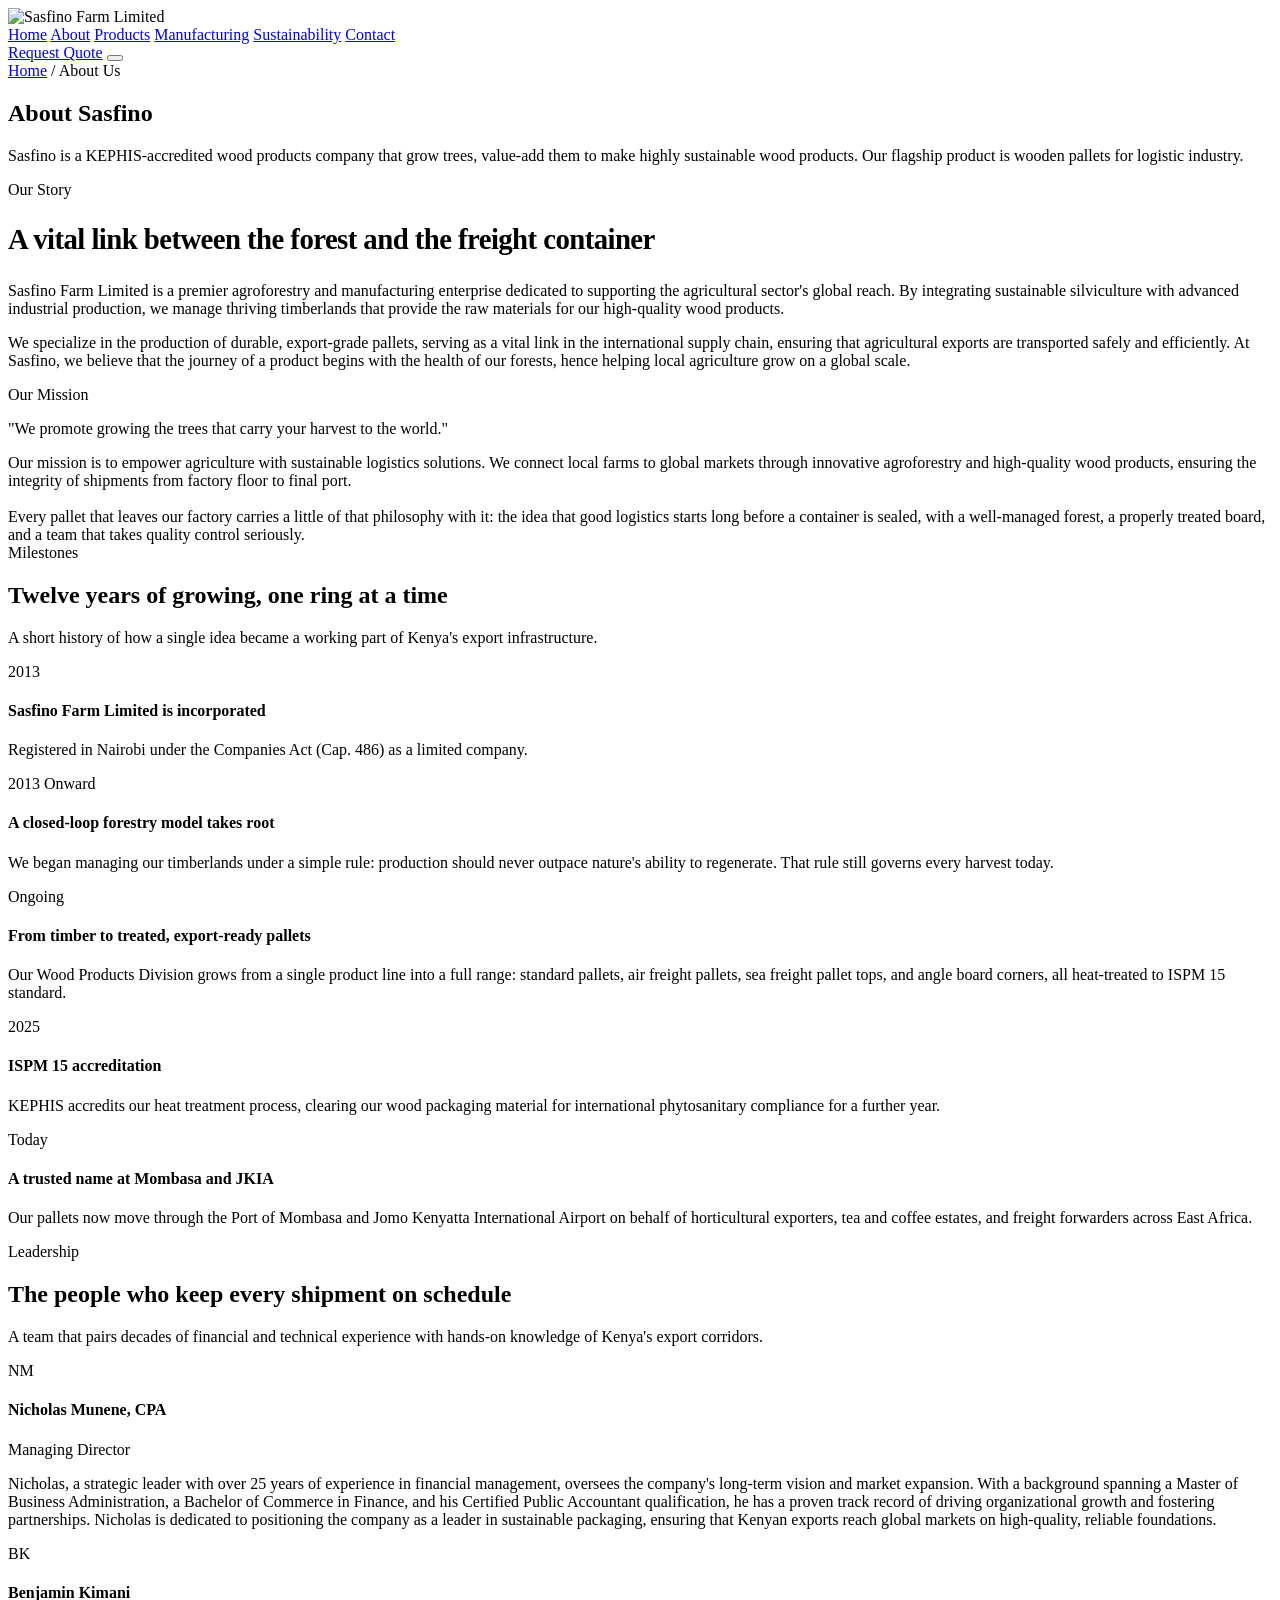
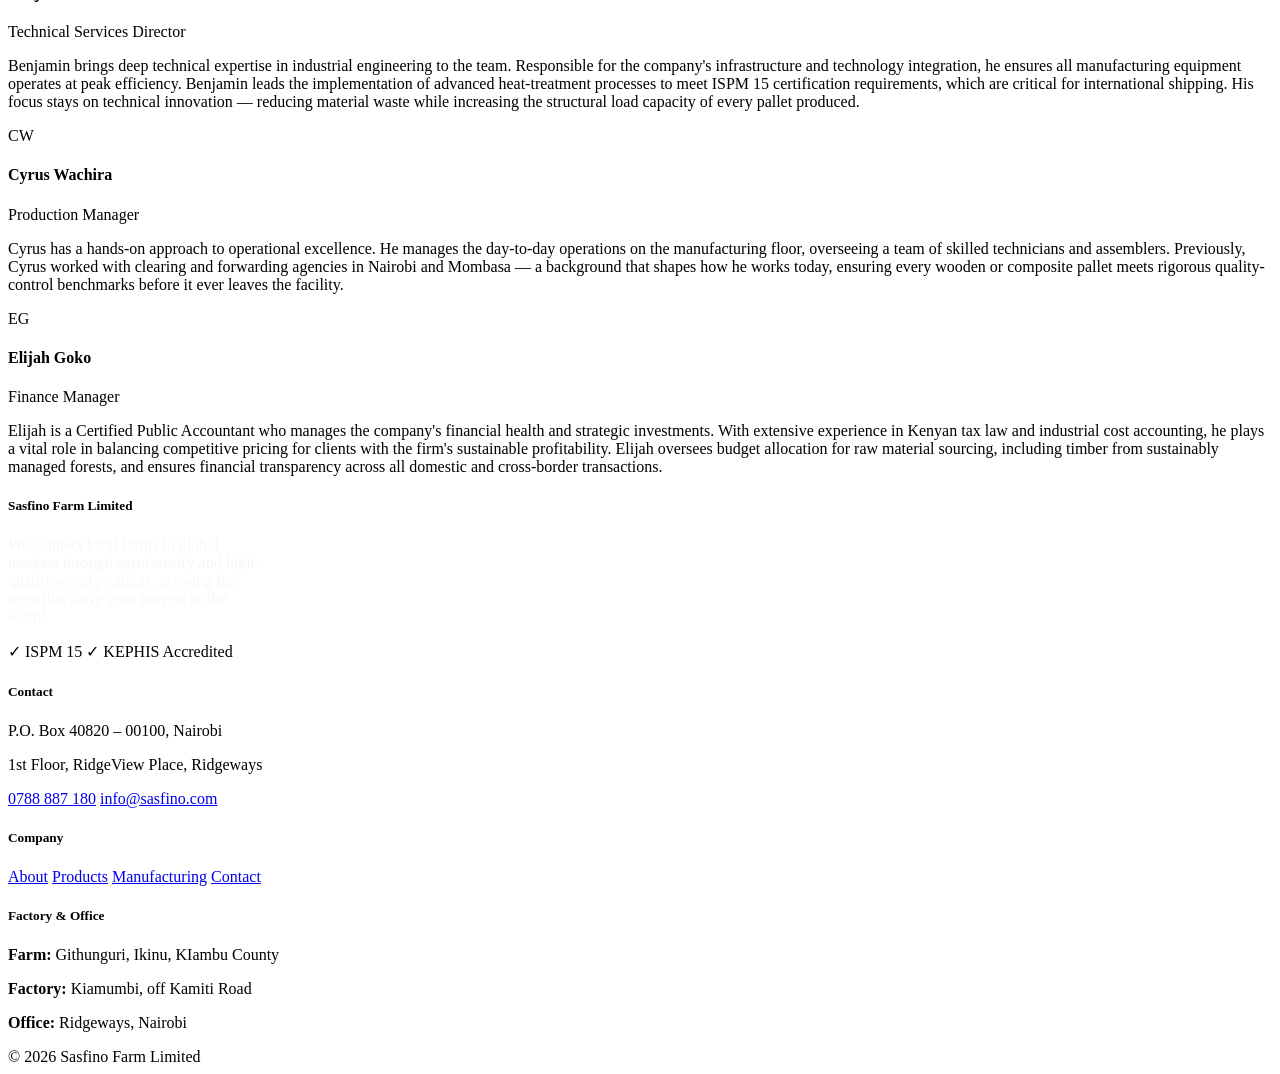
==== about.html @ 93b216b8 "Rename about (5).html to about.html" ====
<!DOCTYPE html>
<html lang="en">
<head>
<meta charset="UTF-8">
<meta name="viewport" content="width=device-width, initial-scale=1.0">
<link rel="icon" type="image/png" href="Sasfino_Fav.png" />
<title>About Us — Sasfino Farm Limited</title>
<link rel="preconnect" href="https://fonts.googleapis.com">
<link rel="preconnect" href="https://fonts.gstatic.com" crossorigin>
<link href="https://fonts.googleapis.com/css2?family=Space+Grotesk:wght@400;500;600;700&family=Inter:wght@400;500;600;700&family=JetBrains+Mono:wght@400;500;700&display=swap" rel="stylesheet">
<link rel="stylesheet" href="style.css">
</head>
<body>

<header class="site-header">
  <div class="wrap">
    <div class="logo">
      <img src="sasfino_logo.png" alt="Sasfino Farm Limited" class="logo-img">
    </div>
    <nav class="main-nav" id="main-nav">
      <a href="index.html">Home</a>
      <a href="about.html">About</a>
      <a href="products.html">Products</a>
      <a href="manufacturing.html">Manufacturing</a>
      <a href="sustainability.html">Sustainability</a> 
      <a href="contact.html">Contact</a>
    </nav>
    <a href="contact.html" class="btn btn-primary">Request Quote</a>
    <button class="nav-toggle" id="nav-toggle" aria-label="Toggle menu" aria-expanded="false" aria-controls="main-nav">
      <span></span><span></span><span></span>
    </button>
  </div>
  <div class="nav-backdrop" id="nav-backdrop"></div>
</header>

<section class="page-banner">
  <div class="banner-photo" style="background-image:url('slide-reforestation.jpg')"></div>
  <div class="banner-overlay"></div>
  <div class="wrap">
    <div class="breadcrumb"><a href="index.html">Home</a> / About Us</div>
    <h1 class="reveal is-visible">About Sasfino</h1>
    <p class="sub reveal is-visible">Sasfino is a KEPHIS-accredited wood products company that grow trees, value-add them to make highly sustainable wood products. Our flagship product is wooden pallets for logistic industry.</p>
  </div>
</section>

<section id="our-story">
  <div class="wrap">
    <div class="story-grid">
      <div class="story-copy reveal">
        <span class="eyebrow">Our Story</span>
        <h2 style="font-size:clamp(1.8rem,2.2vw,1.6rem); font-weight:600; letter-spacing:-0.02em; margin-bottom:26px;">A vital link between the forest and the freight container</h2>
        <p>Sasfino Farm Limited is a premier agroforestry and manufacturing enterprise dedicated to supporting the agricultural sector's global reach. By integrating sustainable silviculture with advanced industrial production, we manage thriving timberlands that provide the raw materials for our high-quality wood products.</p>
        <p>We specialize in the production of durable, export-grade pallets, serving as a vital link in the international supply chain, ensuring that agricultural exports are transported safely and efficiently. At Sasfino, we believe that the journey of a product begins with the health of our forests, hence helping local agriculture grow on a global scale.</p>
      </div>
      <div class="mission-quote reveal">
        <div class="mq-label">Our Mission</div>
        <p>"We promote growing the trees that carry your harvest to the world."</p>
        <div class="mq-sub">Our mission is to empower agriculture with sustainable logistics solutions. We connect local farms to global markets through innovative agroforestry and high-quality wood products, ensuring the integrity of shipments from factory floor to final port.</div><br>
        <div class="mq-sub">Every pallet that leaves our factory carries a little of that philosophy with it: the idea that good logistics starts long before a container is sealed, with a well-managed forest, a properly treated board, and a team that takes quality control seriously.</div>
      </div>
    </div>
  </div>
</section>

<section style="background:var(--white); border-top:1px solid var(--line); border-bottom:1px solid var(--line);">
  <div class="wrap">
    <div class="section-head reveal">
      <span class="eyebrow">Milestones</span>
      <h2>Twelve years of growing, one ring at a time</h2>
      <p>A short history of how a single idea became a working part of Kenya's export infrastructure.</p>
    </div>
    <div class="timeline">
      <div class="timeline-item reveal">
        <span class="tl-year">2013</span>
        <h4>Sasfino Farm Limited is incorporated</h4>
        <p>Registered in Nairobi under the Companies Act (Cap. 486) as a limited company.</p>
      </div>
      <div class="timeline-item reveal">
        <span class="tl-year">2013 Onward</span>
        <h4>A closed-loop forestry model takes root</h4>
        <p>We began managing our timberlands under a simple rule: production should never outpace nature's ability to regenerate. That rule still governs every harvest today.</p>
      </div>
      <div class="timeline-item reveal">
        <span class="tl-year">Ongoing</span>
        <h4>From timber to treated, export-ready pallets</h4>
        <p>Our Wood Products Division grows from a single product line into a full range: standard pallets, air freight pallets, sea freight pallet tops, and angle board corners, all heat-treated to ISPM 15 standard.</p>
      </div>
      <div class="timeline-item reveal">
        <span class="tl-year">2025</span>
        <h4>ISPM 15 accreditation</h4>
        <p>KEPHIS accredits our heat treatment process, clearing our wood packaging material for international phytosanitary compliance for a further year.</p>
      </div>
      <div class="timeline-item reveal">
        <span class="tl-year">Today</span>
        <h4>A trusted name at Mombasa and JKIA</h4>
        <p>Our pallets now move through the Port of Mombasa and Jomo Kenyatta International Airport on behalf of horticultural exporters, tea and coffee estates, and freight forwarders across East Africa.</p>
      </div>
    </div>
  </div>
</section>

<section id="leadership-detail">
  <div class="wrap">
    <div class="section-head reveal">
      <span class="eyebrow">Leadership</span>
      <h2>The people who keep every shipment on schedule</h2>
      <p>A team that pairs decades of financial and technical experience with hands-on knowledge of Kenya's export corridors.</p>
    </div>
    <div class="leader-detail-grid">
      <div class="leader-detail-card reveal">
        <div class="avatar">NM</div>
        <h4>Nicholas Munene, CPA</h4>
        <div class="role">Managing Director</div>
        <p>Nicholas, a strategic leader with over 25 years of experience in financial management, oversees the company's long-term vision and market expansion. With a background spanning a Master of Business Administration, a Bachelor of Commerce in Finance, and his Certified Public Accountant qualification, he has a proven track record of driving organizational growth and fostering partnerships. Nicholas is dedicated to positioning the company as a leader in sustainable packaging, ensuring that Kenyan exports reach global markets on high-quality, reliable foundations.</p>
      </div>
      <div class="leader-detail-card reveal">
        <div class="avatar">BK</div>
        <h4>Benjamin Kimani</h4>
        <div class="role">Technical Services Director</div>
        <p>Benjamin brings deep technical expertise in industrial engineering to the team. Responsible for the company's infrastructure and technology integration, he ensures all manufacturing equipment operates at peak efficiency. Benjamin leads the implementation of advanced heat-treatment processes to meet ISPM 15 certification requirements, which are critical for international shipping. His focus stays on technical innovation — reducing material waste while increasing the structural load capacity of every pallet produced.</p>
      </div>
      <div class="leader-detail-card reveal">
        <div class="avatar">CW</div>
        <h4>Cyrus Wachira</h4>
        <div class="role">Production Manager</div>
        <p>Cyrus has a hands-on approach to operational excellence. He manages the day-to-day operations on the manufacturing floor, overseeing a team of skilled technicians and assemblers. Previously, Cyrus worked with clearing and forwarding agencies in Nairobi and Mombasa — a background that shapes how he works today, ensuring every wooden or composite pallet meets rigorous quality-control benchmarks before it ever leaves the facility.</p>
      </div>
      <div class="leader-detail-card reveal">
        <div class="avatar">EG</div>
        <h4>Elijah Goko</h4>
        <div class="role">Finance Manager</div>
        <p>Elijah is a Certified Public Accountant who manages the company's financial health and strategic investments. With extensive experience in Kenyan tax law and industrial cost accounting, he plays a vital role in balancing competitive pricing for clients with the firm's sustainable profitability. Elijah oversees budget allocation for raw material sourcing, including timber from sustainably managed forests, and ensures financial transparency across all domestic and cross-border transactions.</p>
      </div>
    </div>
  </div>
</section>

<footer id="contact">
  <div class="wrap">
    <div class="footer-grid">
      <div>
        <h5>Sasfino Farm Limited</h5>
        <p style="max-width:32ch; color:rgba(245,244,239,0.72);">We connect local farms to global markets through agroforestry and high-quality wood products, growing the trees that carry your harvest to the world.</p>
        <div class="cert-badges">
          <span class="cert-badge">✓ ISPM 15</span>
          <span class="cert-badge">✓ KEPHIS Accredited</span>
        </div>
      </div>
      <div>
        <h5>Contact</h5>
        <p>P.O. Box 40820 – 00100, Nairobi</p>
        <p>1st Floor, RidgeView Place, Ridgeways</p>
        <a href="tel:+254788887180">0788 887 180</a>
        <a href="mailto:info@sasfino.com">info@sasfino.com</a>
      </div>
      <div>
        <h5>Company</h5>
        <a href="about.html">About</a>
        <a href="products.html">Products</a>
        <a href="manufacturing.html">Manufacturing</a>
        <a href="contact.html">Contact</a>
      </div>
      <div>
        <h5>Factory & Office</h5>
        <p><b>Farm:</b> Githunguri, Ikinu, KIambu County</p>
        <p><b>Factory:</b> Kiamumbi, off Kamiti Road</p>
        <p><b>Office:</b> Ridgeways, Nairobi</p>
      </div>
    </div>
    <div class="footer-bottom">
      <span>© 2026 Sasfino Farm Limited</span>
      <span class="mono"> </span>
    </div>
  </div>
</footer>

<script src="script.js"></script>

</body>
</html>
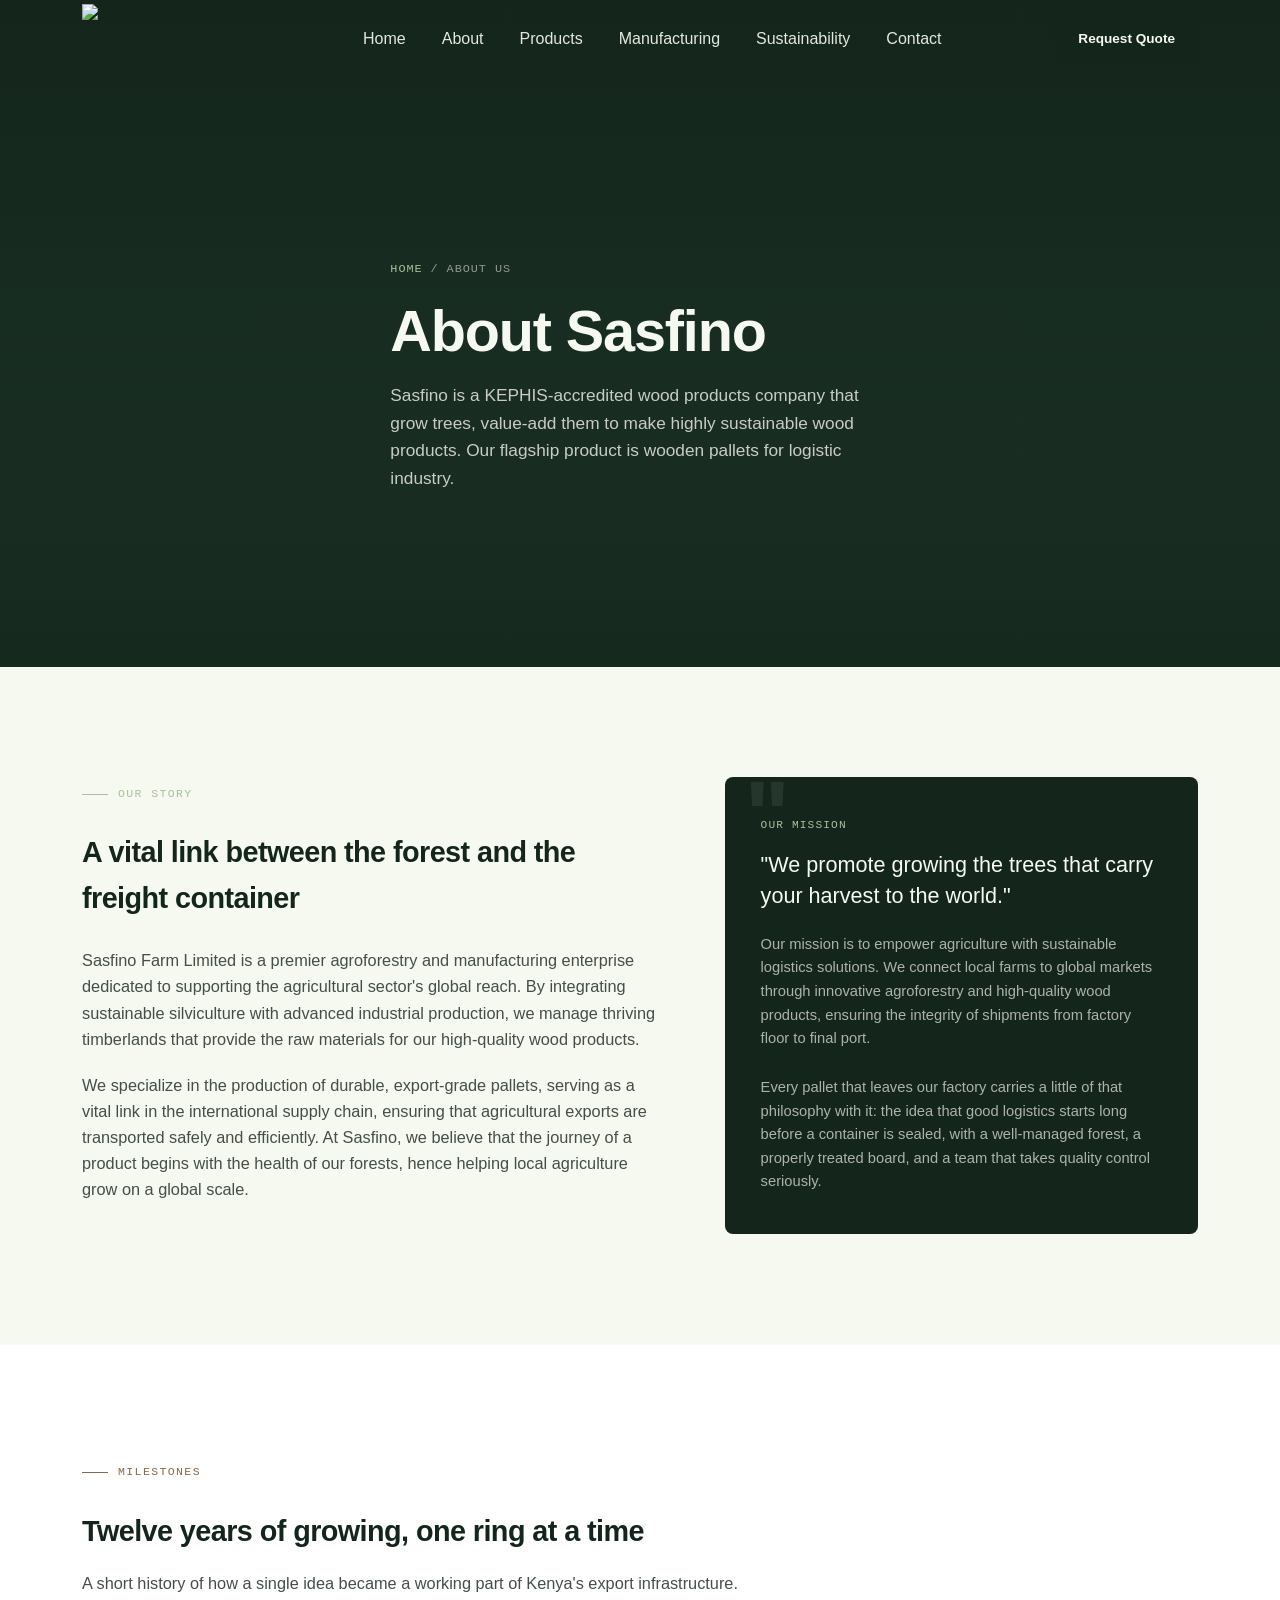
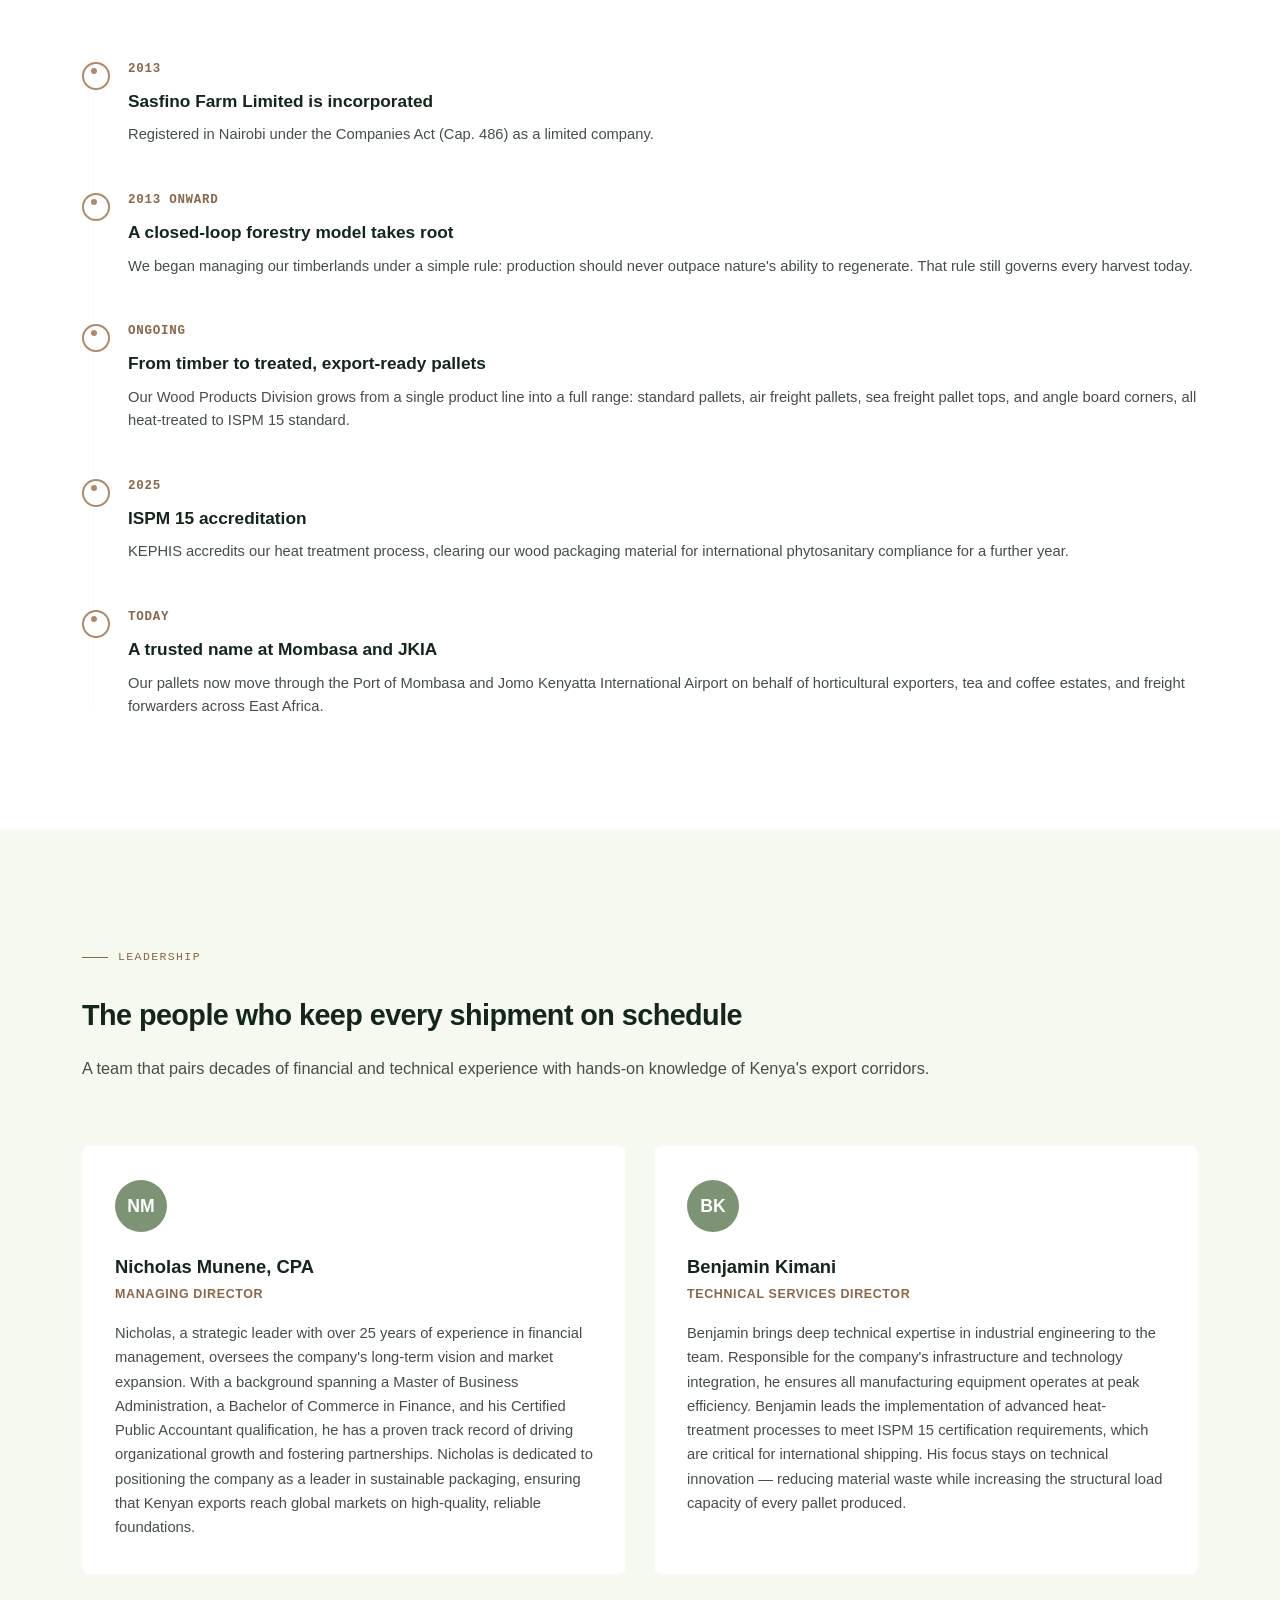
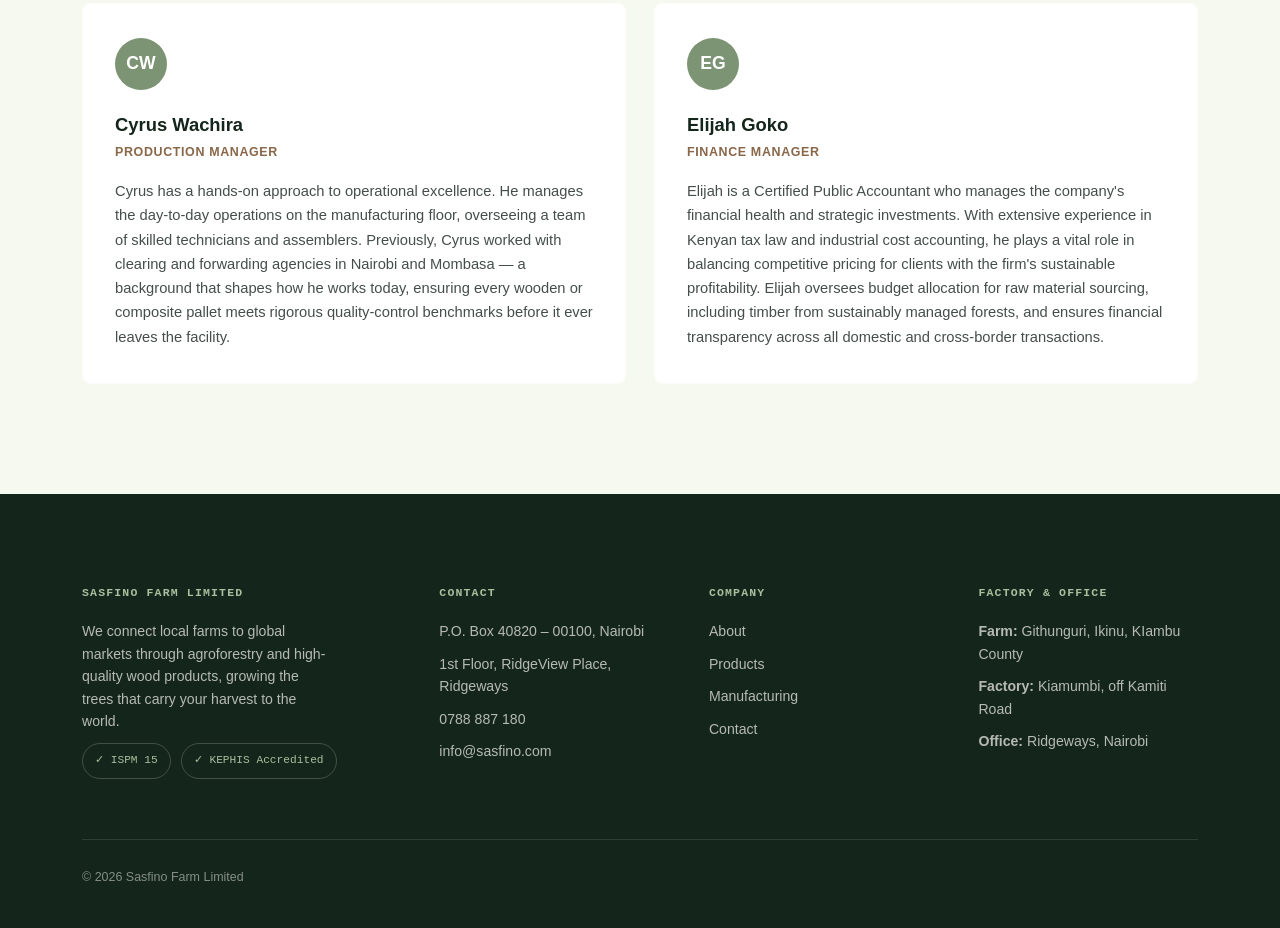
==== commit afc7b22a: "Update about.html" ====
--- a/about.html
+++ b/about.html
@@ -3,7 +3,7 @@
 <head>
 <meta charset="UTF-8">
 <meta name="viewport" content="width=device-width, initial-scale=1.0">
-<link rel="icon" type="image/png" href="Sasfino_Fav.png" />
+<link rel="icon" type="image/png" href="Sasfino_Fav(2).png" />
 <title>About Us — Sasfino Farm Limited</title>
 <link rel="preconnect" href="https://fonts.googleapis.com">
 <link rel="preconnect" href="https://fonts.gstatic.com" crossorigin>
@@ -15,7 +15,7 @@
 <header class="site-header">
   <div class="wrap">
     <div class="logo">
-      <img src="sasfino_logo.png" alt="Sasfino Farm Limited" class="logo-img">
+      <img src="sasfino_logo(3).png" alt="Sasfino Farm Limited" class="logo-img">
     </div>
     <nav class="main-nav" id="main-nav">
       <a href="index.html">Home</a>
@@ -34,7 +34,7 @@
 </header>
 
 <section class="page-banner">
-  <div class="banner-photo" style="background-image:url('slide-reforestation.jpg')"></div>
+  <div class="banner-photo" style="background-image:url('slide-reforestation.(3)jpg')"></div>
   <div class="banner-overlay"></div>
   <div class="wrap">
     <div class="breadcrumb"><a href="index.html">Home</a> / About Us</div>
--- a/style.css
+++ b/style.css
@@ -0,0 +1,938 @@
+  :root{
+    --forest-deep: #14261C;
+    --forest-mid: #2B4A37;
+    --sage: #7C9473;
+    --sage-light: #A9BF9E;
+    --slate: #454E4A;
+    --slate-light: #E7E9E4;
+    --paper: #F5F9EF;
+    --white: #FFFFFF;
+    --timber: #B08968;
+    --timber-dark: #8A6749;
+    --line: rgba(20,38,28,0.14);
+    --shadow: 0 20px 50px -25px rgba(20,38,28,0.35);
+    --ease: cubic-bezier(.22,.9,.32,1);
+  }
+  *{box-sizing:border-box; margin:0; padding:0;}
+  html{scroll-behavior:smooth;}
+  body{
+    font-family:'Inter', sans-serif;
+    background:var(--paper);
+    color:var(--forest-deep);
+    line-height:1.6;
+    overflow-x:hidden;
+  }
+  h1,h2,h3,.display{font-family:'Space Grotesk', sans-serif;}
+  .mono{font-family:'JetBrains Mono', monospace;}
+  a{color:inherit; text-decoration:none;}
+  img{max-width:100%; display:block;}
+  .wrap{max-width:1180px; margin:0 auto; padding:0 32px;}
+  ::selection{background:var(--timber); color:var(--white);}
+
+  @media (prefers-reduced-motion: reduce){
+    *{animation:none !important; transition:none !important;}
+  }
+
+  /* ---------- HEADER ---------- */
+  .site-header{
+    position:fixed; top:0; left:0; right:0; z-index:100;
+    background:transparent;
+    backdrop-filter:none;
+    border-bottom:1px solid transparent;
+    transition:background .4s var(--ease), backdrop-filter .4s var(--ease), border-color .4s var(--ease);
+  }
+  .site-header.is-scrolled{
+    background:rgba(245,249,239,0.92);
+    backdrop-filter:blur(10px);
+    border-bottom:1px solid var(--line);
+  }
+  .site-header .wrap{
+    display:flex; align-items:center; justify-content:space-between;
+    height:78px;
+  }
+  .logo{display:flex; align-items:center; margin:0; padding:0;}
+  .logo-img{height:70px; width:auto; display:block; margin:0; padding:0;}
+  nav.main-nav{display:flex; gap:36px;}
+  nav.main-nav a{
+    font-size:1.0rem; font-weight:500; color:rgba(245,249,239,0.92); position:relative; padding:6px 0;
+    transition:color .3s var(--ease);
+  }
+  nav.main-nav a::after{
+    content:''; position:absolute; left:0; bottom:0; width:0; height:2px; background:var(--timber);
+    transition:width .3s var(--ease);
+  }
+  nav.main-nav a:hover{color:var(--timber);}
+  nav.main-nav a:hover::after{width:100%;}
+  .site-header.is-scrolled nav.main-nav a{color:var(--slate);}
+  .site-header.is-scrolled nav.main-nav a:hover{color:var(--forest-deep);}
+  .btn{
+    display:inline-flex; align-items:center; gap:8px;
+    font-size:.85rem; font-weight:600; padding:12px 22px;
+    border-radius:3px; cursor:pointer; border:1px solid transparent;
+    transition:transform .25s var(--ease), box-shadow .25s var(--ease), background .25s var(--ease);
+  }
+  .btn-primary{background:var(--forest-deep); color:var(--paper);}
+  .btn-primary:hover{background:var(--forest-mid); transform:translateY(-2px); box-shadow:var(--shadow);}
+  .btn-outline{border-color:rgba(245,244,239,0.4); color:var(--paper);}
+  .btn-outline:hover{background:rgba(245,244,239,0.12); transform:translateY(-2px);}
+  .btn-ghost{border-color:var(--line); color:var(--forest-deep);}
+  .btn-ghost:hover{border-color:var(--forest-deep);}
+
+  /* ---------- MOBILE NAV TOGGLE ---------- */
+  .nav-toggle{
+    display:none; flex-direction:column; align-items:center; justify-content:center;
+    gap:5px; width:38px; height:38px; padding:0; margin:0; border:none; background:none;
+    cursor:pointer; z-index:110; position:relative;
+  }
+  .nav-toggle span{
+    display:block; width:23px; height:2px; border-radius:2px; background:var(--paper);
+    transition:transform .3s var(--ease), opacity .3s var(--ease), background .3s var(--ease);
+  }
+  .site-header.is-scrolled .nav-toggle span{background:var(--forest-deep);}
+  .nav-toggle.is-active span:nth-child(1){transform:translateY(7px) rotate(45deg);}
+  .nav-toggle.is-active span:nth-child(2){opacity:0;}
+  .nav-toggle.is-active span:nth-child(3){transform:translateY(-7px) rotate(-45deg);}
+  .site-header.is-scrolled .nav-toggle.is-active span{background:var(--forest-deep);}
+  .nav-backdrop{
+    position:fixed; inset:0; background:rgba(10,18,13,0.5); opacity:0; pointer-events:none;
+    transition:opacity .35s var(--ease); z-index:90;
+  }
+  .nav-backdrop.is-open{opacity:1; pointer-events:auto;}
+  body.nav-locked{overflow:hidden;}
+
+  /* ---------- SLIDESHOW ---------- */
+  .slideshow{
+    position:relative; height:82vh; min-height:480px; overflow:hidden; background:var(--forest-deep);
+  }
+  .slideshow .slide{
+    position:absolute; top:0; left:0; right:0; bottom:0; background-size:cover; background-position:center;
+    opacity:0; transition:opacity 1.4s ease;
+  }
+  .slideshow .slide.active{opacity:1;}
+  .slideshow-overlay{
+    position:absolute; top:0; left:0; right:0; bottom:0; pointer-events:none; z-index:1;
+    background:linear-gradient(180deg, rgba(20,38,28,0.6) 0%, rgba(20,38,28,0.1) 32%, rgba(20,38,28,0.15) 60%, rgba(20,38,28,0.75) 100%);
+  }
+  .slide-caption{
+    position:absolute; left:0; right:0; bottom:96px; z-index:3;
+    display:flex; justify-content:center; padding:0 32px; pointer-events:none;
+  }
+  .slide-caption span{
+    font-family:'Space Grotesk',sans-serif; font-weight:600; letter-spacing:-0.01em; line-height:1.25;
+    font-size:clamp(1.15rem,2.4vw,1.9rem); color:var(--paper); text-align:center; max-width:640px;
+    background:rgba(20,38,28,0.4); backdrop-filter:blur(6px); border-left:3px solid var(--timber);
+    padding:16px 30px; border-radius:4px;
+  }
+  .slideshow-dots{
+    position:absolute; bottom:28px; left:50%; transform:translateX(-50%);
+    display:flex; gap:10px; z-index:5;
+  }
+  .slideshow-dots .dot{
+    width:9px; height:9px; border-radius:50%; padding:0; cursor:pointer;
+    border:1.5px solid rgba(245,249,239,0.75); background:transparent;
+    transition:background .3s var(--ease), border-color .3s var(--ease), transform .3s var(--ease);
+  }
+  .slideshow-dots .dot.active{background:var(--timber); border-color:var(--timber); transform:scale(1.15);}
+
+  /* ---------- HERO ---------- */
+  .hero{
+    position:relative; min-height:100vh; display:flex; align-items:flex-end;
+    background:linear-gradient(180deg, var(--forest-deep) 0%, #1c3327 55%, #253f2e 100%);
+    color:var(--paper); overflow:hidden;
+  }
+  .hero-illustration{position:absolute; top:0; left:0; right:0; bottom:0; z-index:0;}
+  .hero-illustration svg{width:100%; height:100%;}
+  .hero-content{position:relative; z-index:2; padding:40px 0 40px;}
+  .eyebrow{
+    display:inline-flex; align-items:center; gap:10px;
+    font-family:'JetBrains Mono',monospace; font-size:.72rem; letter-spacing:.12em; text-transform:uppercase;
+    color:var(--sage-light); margin-bottom:26px;
+  }
+  .eyebrow::before{content:''; width:26px; height:1px; background:var(--sage-light);}
+  .hero h1{
+    font-size:clamp(2.4rem, 5.4vw, 4.4rem); font-weight:600; line-height:1.04; letter-spacing:-0.02em;
+    max-width:15ch; margin-bottom:26px;
+  }
+  .hero p.sub{
+    font-size:1.15rem; max-width:46ch; color:rgba(245,244,239,0.78); margin-bottom:40px; font-weight:400;
+  }
+  .hero-ctas{display:flex; gap:16px; flex-wrap:wrap; margin-bottom:70px;}
+  .stat-strip{
+    display:grid; grid-template-columns:repeat(4,1fr); border-top:1px solid rgba(245,244,239,0.18);
+    padding-top:28px; max-width:900px;
+  }
+  .stat-strip div{padding-right:20px;}
+  .stat-strip .num{font-family:'JetBrains Mono',monospace; font-size:1.6rem; font-weight:700; color:var(--timber); display:block;}
+  .stat-strip .label{font-size:.74rem; color:rgba(245,244,239,0.6); text-transform:uppercase; letter-spacing:.06em; margin-top:4px;}
+
+  /* ---------- reveal ---------- */
+  .reveal{opacity:0; transform:translateY(28px); transition:opacity .7s var(--ease), transform .7s var(--ease);}
+  .reveal.is-visible{opacity:1; transform:translateY(0);}
+
+  /* ---------- SECTION SHELL ---------- */
+  section{padding:110px 0;}
+  .section-head{max-width:940px; margin-bottom:64px;}
+  .section-head .eyebrow{color:var(--timber-dark);}
+  .section-head .eyebrow::before{background:var(--timber-dark);}
+  .section-head h2{font-size:clamp(1.8rem,2.2vw,2.6rem); font-weight:600; letter-spacing:-0.02em; color:var(--forest-deep); margin-bottom:16px;}
+  .section-head p{color:var(--slate); font-size:1.02rem; max-width:182ch;}
+
+  /* ---------- FEATURE CARDS ---------- */
+  .feature-grid{display:grid; grid-template-columns:repeat(4,1fr); gap:2px; background:var(--line); border:1px solid var(--line); border-radius:6px; overflow:hidden;}
+  .feature-card{background:var(--white); padding:40px 34px; transition:background .3s var(--ease);}
+  .feature-card:hover{background:#fbfaf6;}
+  .feature-card .idx{font-family:'JetBrains Mono',monospace; font-size:.78rem; color:var(--sage); margin-bottom:22px; display:block;}
+  .feature-card h3{font-size:1.2rem; font-weight:600; margin-bottom:12px; letter-spacing:-0.01em;}
+  .feature-card p{color:var(--slate); font-size:.94rem;}
+  .feature-card .metric{
+    margin-top:22px; padding-top:18px; border-top:1px dashed var(--line);
+    font-family:'JetBrains Mono',monospace; font-size:.86rem; color:var(--timber-dark); font-weight:700;
+  }
+
+  /* ---------- PALLET BLUEPRINT SHOWCASE ---------- */
+  .blueprint-section{background:var(--forest-deep); color:var(--paper);}
+  .blueprint-section .section-head .eyebrow{color:var(--sage-light);}
+  .blueprint-section .section-head .eyebrow::before{background:var(--sage-light);}
+  .blueprint-section .section-head h2{color:var(--paper);}
+  .blueprint-section .section-head p{color:rgba(245,244,239,0.68);}
+  .blueprint-wrap{
+    display:grid; grid-template-columns:1.3fr 1fr; gap:60px; align-items:center;
+  }
+  .blueprint-canvas{
+    position:relative; border:1px solid rgba(245,244,239,0.16); border-radius:8px; padding:30px;
+    background:
+      linear-gradient(rgba(245,244,239,0.045) 1px, transparent 1px) 0 0/28px 28px,
+      linear-gradient(90deg, rgba(245,244,239,0.045) 1px, transparent 1px) 0 0/28px 28px,
+      #17291f;
+  }
+  .blueprint-canvas svg{width:100%; height:auto; display:block;}
+  .hotspot{cursor:pointer; transition:opacity .25s;}
+  .hotspot:hover{opacity:.85;}
+  .dim-line{stroke:var(--sage-light); stroke-width:1; opacity:.75;}
+  .dim-text{font-family:'JetBrains Mono',monospace; font-size:11px; fill:var(--sage-light);}
+  .spec-panel{display:flex; flex-direction:column; gap:14px;}
+  .spec-item{
+    border:1px solid rgba(245,244,239,0.14); border-radius:6px; padding:20px 22px;
+    background:rgba(245,244,239,0.03); cursor:pointer; transition:border-color .25s, background .25s;
+  }
+  .spec-item.active{border-color:var(--timber); background:rgba(176,137,104,0.1);}
+  .spec-item .spec-label{font-family:'JetBrains Mono',monospace; font-size:.72rem; letter-spacing:.08em; text-transform:uppercase; color:var(--sage-light); margin-bottom:6px;}
+  .spec-item .spec-value{font-size:1.05rem; font-weight:600;}
+  .spec-item .spec-detail{font-size:.85rem; color:rgba(245,244,239,0.62); margin-top:6px; max-height:0; overflow:hidden; transition:max-height .35s var(--ease);}
+  .spec-item.active .spec-detail{max-height:80px; margin-top:8px;}
+
+  /* ---------- SUSTAINABILITY GRID ---------- */
+  .sustain-grid{display:grid; grid-template-columns:repeat(3,1fr); gap:44px;}
+  .sustain-item .icon-wrap{
+    width:56px; height:56px; border-radius:50%; background:var(--slate-light);
+    display:flex; align-items:center; justify-content:center; margin-bottom:24px;
+  }
+  .sustain-item svg{width:26px; height:26px;}
+  .sustain-item h3{font-size:1.15rem; font-weight:600; margin-bottom:10px;}
+  .sustain-item p{color:var(--slate); font-size:.94rem;}
+
+  /* ---------- PRODUCTS TABS ---------- */
+  .product-tabs{display:flex; gap:8px; margin-bottom:44px; border-bottom:1px solid var(--line); flex-wrap:wrap;}
+  .tab-btn{
+    font-family:'Inter',sans-serif; font-size:.9rem; font-weight:600; color:var(--slate);
+    background:none; border:none; padding:14px 4px; margin-right:34px; cursor:pointer; position:relative;
+  }
+  .tab-btn::after{content:''; position:absolute; left:0; right:0; bottom:-1px; height:2px; background:transparent; transition:background .25s;}
+  .tab-btn.active{color:var(--forest-deep);}
+  .tab-btn.active::after{background:var(--timber);}
+  .product-panel{display:none; grid-template-columns:1fr 1fr; gap:56px; align-items:center;}
+  .product-panel.active{display:grid;}
+  .product-visual{
+    aspect-ratio:4/3; border-radius:8px; background:var(--forest-deep); position:relative; overflow:hidden;
+    border:1px solid var(--line);
+  }
+  .product-visual svg{position:absolute; top:0; left:0; right:0; bottom:0; width:100%; height:100%;}
+  .product-copy h3{font-size:1.5rem; font-weight:600; margin-bottom:14px; letter-spacing:-0.01em;}
+  .product-copy p{color:var(--slate); margin-bottom:20px;}
+  .spec-list{list-style:none; display:flex; flex-direction:column; gap:10px;}
+  .spec-list li{
+    display:flex; justify-content:space-between; font-size:.9rem; padding:10px 0; border-bottom:1px solid var(--line);
+  }
+  .spec-list li span:first-child{color:var(--slate);}
+  .spec-list li span:last-child{font-family:'JetBrains Mono',monospace; font-weight:600; color:var(--forest-deep);}
+
+  /* ---------- LEADERSHIP ---------- */
+  .leader-grid{display:grid; grid-template-columns:repeat(4,1fr); gap:28px;}
+  .leader-card{border:1px solid var(--line); border-radius:6px; padding:26px 22px; background:var(--white);}
+  .leader-card .avatar{width:44px; height:44px; border-radius:50%; background:var(--sage); margin-bottom:18px; display:flex; align-items:center; justify-content:center; color:var(--white); font-family:'Space Grotesk',sans-serif; font-weight:700;}
+  .leader-card h4{font-size:1.02rem; font-weight:600; margin-bottom:4px;}
+  .leader-card .role{font-size:.78rem; color:var(--timber-dark); font-weight:600; text-transform:uppercase; letter-spacing:.05em; margin-bottom:14px;}
+  .leader-card p{font-size:.86rem; color:var(--slate);}
+
+  /* ---------- PARTNERS ---------- */
+  .partners-section{background:var(--slate-light);}
+  .partner-row{display:flex; flex-wrap:wrap; gap:16px; justify-content:center;}
+  .partner-chip{
+    padding:14px 26px; background:var(--white); border-radius:4px; font-family:'Space Grotesk',sans-serif;
+    font-weight:600; font-size:.95rem; color:var(--forest-deep); border:1px solid var(--line);
+  }
+
+  /* ---------- FOOTER ---------- */
+  footer{background:var(--forest-deep); color:rgba(245,244,239,0.8); padding:90px 0 40px;}
+  .footer-grid{display:grid; grid-template-columns:1.4fr 1fr 1fr 1fr; gap:50px; padding-bottom:60px; border-bottom:1px solid rgba(245,244,239,0.12);}
+  .footer-grid h5{font-family:'JetBrains Mono',monospace; font-size:.72rem; text-transform:uppercase; letter-spacing:.1em; color:var(--sage-light); margin-bottom:18px;}
+  .footer-grid p, .footer-grid a{display:block; font-size:.88rem; margin-bottom:10px; color:rgba(245,244,239,0.72);}
+  .footer-grid a:hover{color:var(--white);}
+  .cert-badges{display:flex; gap:10px; flex-wrap:wrap; margin-top:6px;}
+  .cert-badge{
+    display:inline-flex; align-items:center; gap:6px; font-family:'JetBrains Mono',monospace; font-size:.7rem;
+    padding:8px 12px; border:1px solid rgba(245,244,239,0.2); border-radius:20px; color:var(--sage-light);
+  }
+  .footer-bottom{display:flex; justify-content:space-between; align-items:center; padding-top:28px; font-size:.78rem; color:rgba(245,244,239,0.5); flex-wrap:wrap; gap:10px;}
+
+  /* ---------- RESPONSIVE ---------- */
+  @media (max-width:960px){
+    .nav-toggle{display:flex;}
+    .site-header .wrap{justify-content:flex-start; gap:14px;}
+    .site-header .logo{margin-right:auto;}
+    nav.main-nav{
+      position:fixed; top:0; right:0; bottom:0; width:min(320px,82vw); height:100vh;
+      display:flex; flex-direction:column; align-items:flex-start; gap:0;
+      background:var(--forest-deep); padding:100px 34px 40px; z-index:100;
+      transform:translateX(100%); transition:transform .4s var(--ease);
+      box-shadow:-16px 0 44px rgba(0,0,0,0.3); overflow-y:auto;
+    }
+    nav.main-nav.is-open{transform:translateX(0);}
+    nav.main-nav a{
+      width:100%; padding:16px 0; font-size:1.05rem; color:var(--paper) !important;
+      border-bottom:1px solid rgba(245,244,239,0.12);
+    }
+    nav.main-nav a::after{display:none;}
+    .stat-strip{grid-template-columns:repeat(2,1fr); row-gap:20px;}
+    .feature-grid{grid-template-columns:1fr;}
+    .blueprint-wrap{grid-template-columns:1fr;}
+    .sustain-grid{grid-template-columns:1fr; gap:36px;}
+    .product-panel.active{grid-template-columns:1fr;}
+    .leader-grid{grid-template-columns:repeat(2,1fr);}
+    .footer-grid{grid-template-columns:1fr 1fr; gap:36px;}
+  }
+  @media (max-width:560px){
+    .wrap{padding:0 20px;}
+    section{padding:70px 0;}
+    .leader-grid{grid-template-columns:1fr;}
+    .footer-grid{grid-template-columns:1fr;}
+    .slide-caption{bottom:70px;}
+    .slide-caption span{font-size:1.05rem; padding:13px 22px;}
+  }
+
+  /* ============================================================
+     ABOUT PAGE — additive components (existing rules untouched)
+     ============================================================ */
+
+  /* ---------- INTERIOR PAGE BANNER ---------- */
+  .page-banner{
+    position:relative; min-height:64vh; display:flex; align-items:flex-end; overflow:hidden;
+    background:linear-gradient(180deg, var(--forest-deep) 0%, #1c3327 55%, #253f2e 100%);
+    color:var(--paper);
+  }
+  .page-banner .banner-photo{
+    position:absolute; top:0; left:0; right:0; bottom:0; z-index:0;
+    background-size:cover; background-position:center;
+  }
+  .page-banner .banner-overlay{
+    position:absolute; top:0; left:0; right:0; bottom:0; z-index:1;
+    background:linear-gradient(180deg, rgba(20,38,28,0.72) 0%, rgba(20,38,28,0.4) 45%, rgba(20,38,28,0.88) 100%);
+  }
+  .page-banner .wrap{position:relative; z-index:2; padding:150px 32px 64px;}
+  .page-banner h1{
+    font-size:clamp(2.2rem, 4.6vw, 3.6rem); font-weight:600; line-height:1.06; letter-spacing:-0.02em;
+    max-width:18ch; margin-bottom:20px;
+  }
+  .page-banner p.sub{font-size:1.08rem; max-width:52ch; color:rgba(245,244,239,0.8);}
+  .breadcrumb{
+    display:flex; align-items:center; gap:8px; font-family:'JetBrains Mono',monospace; font-size:.74rem;
+    color:rgba(245,244,239,0.55); text-transform:uppercase; letter-spacing:.08em; margin-bottom:22px;
+  }
+  .breadcrumb a{color:var(--sage-light);}
+  .breadcrumb a:hover{color:var(--timber);}
+
+  /* ---------- OUR STORY ---------- */
+  .story-grid{display:grid; grid-template-columns:1.1fr .9fr; gap:64px; align-items:start;}
+  .story-copy p{color:var(--slate); font-size:1.02rem; margin-bottom:20px;}
+  .story-copy p:last-child{margin-bottom:0;}
+  .mission-quote{
+    background:var(--forest-deep); color:var(--paper); border-radius:8px; padding:40px 36px;
+    position:relative; overflow:hidden;
+  }
+  .mission-quote::before{
+    content:'"'; position:absolute; top:-10px; left:20px; font-family:'Space Grotesk',sans-serif;
+    font-size:6rem; color:rgba(245,244,239,0.08); line-height:1; font-weight:700;
+  }
+  .mission-quote .mq-label{
+    font-family:'JetBrains Mono',monospace; font-size:.7rem; text-transform:uppercase; letter-spacing:.1em;
+    color:var(--sage-light); margin-bottom:16px; position:relative;
+  }
+  .mission-quote p{
+    font-family:'Space Grotesk',sans-serif; font-size:1.35rem; font-weight:500; line-height:1.4;
+    position:relative; margin-bottom:22px;
+  }
+  .mission-quote .mq-sub{
+    font-family:'Inter',sans-serif; font-size:.92rem; font-weight:400; color:rgba(245,244,239,0.68);
+    line-height:1.6; position:relative;
+  }
+
+  /* ---------- TIMELINE ---------- */
+  .timeline{position:relative; display:flex; flex-direction:column; gap:0;}
+  .timeline::before{
+    content:''; position:absolute; left:11px; top:8px; bottom:8px; width:1px; background:var(--line);
+  }
+  .timeline-item{position:relative; padding:0 0 44px 46px;}
+  .timeline-item:last-child{padding-bottom:0;}
+  .timeline-item::before{
+    content:''; position:absolute; left:0; top:2px; width:24px; height:24px; border-radius:50%;
+    background:var(--white); border:2px solid var(--timber);
+  }
+  .timeline-item::after{
+    content:''; position:absolute; left:9px; top:8px; width:6px; height:6px; border-radius:50%; background:var(--timber);
+  }
+  .timeline-item .tl-year{
+    font-family:'JetBrains Mono',monospace; font-size:.78rem; font-weight:700; color:var(--timber-dark);
+    text-transform:uppercase; letter-spacing:.06em; margin-bottom:8px; display:block;
+  }
+  .timeline-item h4{font-size:1.08rem; font-weight:600; margin-bottom:8px;}
+  .timeline-item p{color:var(--slate); font-size:.92rem;}
+
+  /* ---------- DETAILED LEADERSHIP ---------- */
+  .leader-detail-grid{display:grid; grid-template-columns:1fr 1fr; gap:28px;}
+  .leader-detail-card{
+    border:1px solid var(--line); border-radius:8px; padding:34px 32px; background:var(--white);
+    transition:box-shadow .3s var(--ease), transform .3s var(--ease);
+  }
+  .leader-detail-card:hover{box-shadow:var(--shadow); transform:translateY(-3px);}
+  .leader-detail-card .avatar{
+    width:52px; height:52px; border-radius:50%; background:var(--sage); margin-bottom:20px;
+    display:flex; align-items:center; justify-content:center; color:var(--white);
+    font-family:'Space Grotesk',sans-serif; font-weight:700; font-size:1.1rem;
+  }
+  .leader-detail-card h4{font-size:1.15rem; font-weight:600; margin-bottom:4px;}
+  .leader-detail-card .role{
+    font-size:.78rem; color:var(--timber-dark); font-weight:600; text-transform:uppercase;
+    letter-spacing:.05em; margin-bottom:16px;
+  }
+  .leader-detail-card p{font-size:.92rem; color:var(--slate); line-height:1.65;}
+
+  /* ---------- SPLIT IMAGE/TEXT BLOCKS ---------- */
+  .split-block{display:grid; grid-template-columns:1fr 1fr; gap:64px; align-items:center;}
+  .split-block + .split-block{margin-top:90px;}
+  .split-block.reverse .split-photo{order:2;}
+  .split-block.reverse .split-copy{order:1;}
+  .split-photo{border-radius:8px; overflow:hidden; aspect-ratio:4/3; border:1px solid var(--line);}
+  .split-photo img{width:100%; height:100%; object-fit:cover; display:block;}
+  .split-copy .idx{font-family:'JetBrains Mono',monospace; font-size:.78rem; color:var(--sage); margin-bottom:14px; display:block;}
+  .split-copy h3{font-size:1.4rem; font-weight:600; margin-bottom:14px; letter-spacing:-0.01em;}
+  .split-copy p{color:var(--slate); font-size:.98rem;}
+
+  /* ---------- CERTIFICATION CARDS ---------- */
+  .cert-grid{display:grid; grid-template-columns:repeat(2,1fr); gap:28px;}
+  .cert-card{
+    border:1px solid rgba(245,244,239,0.16); border-radius:8px; padding:32px 30px;
+    background:rgba(245,244,239,0.03);
+  }
+  .cert-card .cert-icon{
+    width:46px; height:46px; border-radius:50%; background:rgba(176,137,104,0.15);
+    display:flex; align-items:center; justify-content:center; margin-bottom:20px;
+  }
+  .cert-card .cert-icon svg{width:22px; height:22px;}
+  .cert-card h4{font-size:1.08rem; font-weight:600; margin-bottom:10px; color:var(--paper);}
+  .cert-card p{font-size:.9rem; color:rgba(245,244,239,0.68); margin-bottom:16px;}
+  .cert-card .cert-meta{
+    font-family:'JetBrains Mono',monospace; font-size:.76rem; color:var(--sage-light);
+    border-top:1px dashed rgba(245,244,239,0.16); padding-top:14px; line-height:1.8;
+  }
+
+  /* ---------- CTA BANNER ---------- */
+  .cta-banner{
+    background:var(--slate-light); border-radius:10px; padding:56px 48px;
+    display:flex; align-items:center; justify-content:space-between; gap:32px; flex-wrap:wrap;
+  }
+  .cta-banner h3{font-size:1.6rem; font-weight:600; letter-spacing:-0.01em; margin-bottom:8px; max-width:52ch;}
+  .cta-banner p{color:var(--slate); font-size:.98rem;}
+  .cta-banner .cta-actions{display:flex; gap:14px; flex-wrap:wrap;}
+
+  /* ---------- ABOUT PAGE RESPONSIVE ---------- */
+  @media (max-width:960px){
+    .story-grid{grid-template-columns:1fr; gap:44px;}
+    .leader-detail-grid{grid-template-columns:1fr;}
+    .split-block{grid-template-columns:1fr; gap:32px;}
+    .split-block.reverse .split-photo{order:1;}
+    .split-block.reverse .split-copy{order:2;}
+    .cert-grid{grid-template-columns:1fr;}
+    .cta-banner{flex-direction:column; align-items:flex-start;}
+  }
+  @media (max-width:560px){
+    .page-banner .wrap{padding:130px 20px 48px;}
+  }
+
+  /* ============================================================
+     PRODUCT TEASER CARDS (Homepage)
+     ============================================================ */
+  .product-teaser-grid{display:grid; grid-template-columns:repeat(3,1fr); gap:24px;}
+  .product-teaser-card{
+    display:block; background:var(--white); border:1px solid var(--line); border-radius:8px;
+    overflow:hidden; transition:transform .3s var(--ease), box-shadow .3s var(--ease);
+  }
+  .product-teaser-card:hover{transform:translateY(-4px); box-shadow:var(--shadow);}
+  .ptc-visual{aspect-ratio:4/3; overflow:hidden;}
+  .ptc-visual svg{width:100%; height:100%; display:block; transition:transform .5s var(--ease);}
+  .product-teaser-card:hover .ptc-visual svg{transform:scale(1.06);}
+  .product-teaser-card h3{font-size:1.1rem; font-weight:600; margin:22px 24px 8px; letter-spacing:-0.01em;}
+  .product-teaser-card p{color:var(--slate); font-size:.9rem; margin:0 24px 18px;}
+  .product-teaser-card .ptc-link{
+    display:block; margin:0 24px 22px; font-family:'JetBrains Mono',monospace; font-size:.78rem;
+    font-weight:700; color:var(--timber-dark); text-transform:uppercase; letter-spacing:.04em;
+  }
+
+  /* ============================================================
+     PRODUCTS PAGE — comparison table
+     ============================================================ */
+  .compare-table-wrap{overflow-x:auto; border:1px solid var(--line); border-radius:8px;}
+  table.compare-table{width:100%; border-collapse:collapse; min-width:680px; background:var(--white);}
+  table.compare-table th, table.compare-table td{
+    text-align:left; padding:16px 20px; font-size:.9rem; border-bottom:1px solid var(--line);
+  }
+  table.compare-table thead th{
+    font-family:'JetBrains Mono',monospace; font-size:.72rem; text-transform:uppercase; letter-spacing:.06em;
+    color:var(--sage); background:var(--slate-light); border-bottom:1px solid var(--line);
+  }
+  table.compare-table tbody tr{cursor:pointer; transition:background .2s var(--ease);}
+  table.compare-table tbody tr:hover, table.compare-table tbody tr.row-active{background:rgba(176,137,104,0.08);}
+  table.compare-table tbody tr:last-child td{border-bottom:none;}
+  table.compare-table td:first-child{font-weight:600; color:var(--forest-deep); font-family:'Space Grotesk',sans-serif;}
+  table.compare-table td.mono-cell{font-family:'JetBrains Mono',monospace; color:var(--slate);}
+  .compare-hint{font-size:.8rem; color:var(--slate); margin-top:14px; font-style:italic;}
+
+  /* ============================================================
+     PRODUCTS PAGE — shipment configurator
+     ============================================================ */
+  .configurator{
+    display:grid; grid-template-columns:1fr 1fr; gap:0; border:1px solid var(--line); border-radius:10px;
+    overflow:hidden; background:var(--white);
+  }
+  .configurator-form{padding:44px; border-right:1px solid var(--line);}
+  .configurator-result{padding:44px; background:var(--forest-deep); color:var(--paper);}
+  .cf-group{margin-bottom:30px;}
+  .cf-group:last-child{margin-bottom:0;}
+  .cf-label{
+    display:block; font-family:'JetBrains Mono',monospace; font-size:.72rem; text-transform:uppercase;
+    letter-spacing:.08em; color:var(--timber-dark); margin-bottom:12px; font-weight:700;
+  }
+  .cf-toggle-row{display:flex; gap:10px; flex-wrap:wrap;}
+  .cf-toggle{
+    flex:1; min-width:110px; padding:12px 16px; border:1px solid var(--line); border-radius:6px;
+    background:var(--paper); font-size:.88rem; font-weight:600; color:var(--slate); cursor:pointer;
+    text-align:center; transition:all .2s var(--ease);
+  }
+  .cf-toggle.active{background:var(--forest-deep); border-color:var(--forest-deep); color:var(--paper);}
+  .cf-input{
+    width:100%; padding:12px 14px; border:1px solid var(--line); border-radius:6px; font-family:'Inter',sans-serif;
+    font-size:.95rem; background:var(--paper); color:var(--forest-deep);
+  }
+  .cf-input:focus{outline:2px solid var(--sage); outline-offset:1px;}
+  .cr-eyebrow{
+    font-family:'JetBrains Mono',monospace; font-size:.72rem; text-transform:uppercase; letter-spacing:.1em;
+    color:var(--sage-light); margin-bottom:14px;
+  }
+  .cr-product{font-size:1.5rem; font-weight:600; font-family:'Space Grotesk',sans-serif; margin-bottom:18px;}
+  .cr-specs{display:flex; flex-direction:column; gap:12px; margin-bottom:22px;}
+  .cr-specs div{display:flex; justify-content:space-between; font-size:.88rem; padding-bottom:12px; border-bottom:1px solid rgba(245,244,239,0.14);}
+  .cr-specs div span:first-child{color:rgba(245,244,239,0.62);}
+  .cr-specs div span:last-child{font-family:'JetBrains Mono',monospace; font-weight:600;}
+  .cr-note{font-size:.86rem; color:rgba(245,244,239,0.72); margin-bottom:24px; line-height:1.6;}
+  .cr-warn{
+    font-size:.82rem; color:#e8b98a; background:rgba(232,185,138,0.1); border:1px solid rgba(232,185,138,0.3);
+    border-radius:6px; padding:12px 14px; margin-bottom:22px;
+  }
+
+  /* ============================================================
+     PRODUCTS PAGE — gallery / lightbox
+     ============================================================ */
+  .gallery-grid{display:grid; grid-template-columns:repeat(4,1fr); gap:16px;}
+  .gallery-item{
+    aspect-ratio:1; border-radius:8px; overflow:hidden; cursor:pointer; position:relative; border:1px solid var(--line);
+  }
+  .gallery-item img{width:100%; height:100%; object-fit:cover; transition:transform .5s var(--ease);}
+  .gallery-item:hover img{transform:scale(1.08);}
+  .gallery-item .gi-label{
+    position:absolute; left:0; right:0; bottom:0; padding:12px 14px; font-size:.78rem; font-weight:600;
+    color:var(--paper); background:linear-gradient(0deg, rgba(20,38,28,0.85), transparent);
+  }
+  .lightbox{
+    position:fixed; inset:0; background:rgba(20,38,28,0.92); z-index:1000; display:none;
+    align-items:center; justify-content:center; padding:40px; cursor:zoom-out;
+  }
+  .lightbox.is-open{display:flex;}
+  .lightbox img{max-width:min(900px,90vw); max-height:80vh; border-radius:8px; box-shadow:0 30px 70px rgba(0,0,0,0.5);}
+  .lightbox-caption{
+    position:absolute; bottom:36px; left:0; right:0; text-align:center; color:var(--paper);
+    font-family:'JetBrains Mono',monospace; font-size:.82rem; letter-spacing:.04em;
+  }
+  .lightbox-close{
+    position:absolute; top:28px; right:36px; color:var(--paper); font-size:1.8rem; cursor:pointer; line-height:1;
+  }
+
+  /* ============================================================
+     CONTACT PAGE
+     ============================================================ */
+  .contact-grid{display:grid; grid-template-columns:1.3fr 1fr; gap:56px; align-items:start;}
+  .contact-form-card{
+    background:var(--white); border:1px solid var(--line); border-radius:10px; padding:44px;
+  }
+  .form-row{display:grid; grid-template-columns:1fr 1fr; gap:20px; margin-bottom:20px;}
+  .form-field{margin-bottom:20px;}
+  .form-field label{
+    display:block; font-size:.82rem; font-weight:600; color:var(--forest-deep); margin-bottom:8px;
+  }
+  .form-field .req{color:var(--timber-dark);}
+  .form-field input, .form-field select, .form-field textarea{
+    width:100%; padding:13px 14px; border:1px solid var(--line); border-radius:6px; font-family:'Inter',sans-serif;
+    font-size:.95rem; background:var(--paper); color:var(--forest-deep); transition:border-color .2s var(--ease);
+  }
+  .form-field input:focus, .form-field select:focus, .form-field textarea:focus{
+    outline:none; border-color:var(--timber);
+  }
+  .form-field textarea{resize:vertical; min-height:120px;}
+  .form-field.has-error input, .form-field.has-error select, .form-field.has-error textarea{border-color:#c0553a;}
+  .form-error-msg{font-size:.78rem; color:#c0553a; margin-top:6px; display:none;}
+  .form-field.has-error .form-error-msg{display:block;}
+  .form-submit-row{display:flex; align-items:center; gap:18px; margin-top:8px; flex-wrap:wrap;}
+  .form-note{font-size:.8rem; color:var(--slate);}
+  .contact-success{
+    display:none; text-align:center; padding:50px 20px;
+  }
+  .contact-success.is-visible{display:block;}
+  .contact-form-card.is-submitted form{display:none;}
+  .cs-icon{
+    width:60px; height:60px; border-radius:50%; background:var(--sage); color:var(--white); font-size:1.6rem;
+    display:flex; align-items:center; justify-content:center; margin:0 auto 20px;
+  }
+  .contact-success h3{font-size:1.3rem; font-weight:600; margin-bottom:10px;}
+  .contact-success p{color:var(--slate); max-width:40ch; margin:0 auto 24px;}
+
+  .contact-info-stack{display:flex; flex-direction:column; gap:20px;}
+  .info-card{
+    background:var(--forest-deep); color:var(--paper); border-radius:10px; padding:28px 30px;
+  }
+  .info-card.light{background:var(--white); color:var(--forest-deep); border:1px solid var(--line);}
+  .info-card h4{
+    font-family:'JetBrains Mono',monospace; font-size:.72rem; text-transform:uppercase; letter-spacing:.08em;
+    color:var(--sage-light); margin-bottom:16px;
+  }
+  .info-card.light h4{color:var(--timber-dark);}
+  .info-card p, .info-card a{
+    display:block; font-size:.92rem; margin-bottom:8px; color:rgba(245,244,239,0.82);
+  }
+  .info-card.light p, .info-card.light a{color:var(--slate);}
+  .info-card a:hover{color:var(--timber);}
+  .info-card .hours-row{display:flex; justify-content:space-between; font-size:.88rem; padding:8px 0; border-bottom:1px dashed var(--line);}
+  .info-card .hours-row:last-child{border-bottom:none;}
+  .map-card{
+    border-radius:10px; overflow:hidden; border:1px solid var(--line); aspect-ratio:16/11; background:var(--slate-light);
+  }
+  .map-card iframe{width:100%; height:100%; border:0; filter:grayscale(0.15) contrast(1.05);}
+
+  /* FAQ accordion */
+  .faq-list{display:flex; flex-direction:column; gap:12px; max-width:760px;}
+  .faq-item{border:1px solid var(--line); border-radius:8px; background:var(--white); overflow:hidden;}
+  .faq-q{
+    display:flex; align-items:center; justify-content:space-between; padding:20px 24px; cursor:pointer;
+    font-weight:600; font-size:.98rem; color:var(--forest-deep);
+  }
+  .faq-q .faq-plus{font-family:'JetBrains Mono',monospace; font-size:1.2rem; color:var(--timber-dark); transition:transform .25s var(--ease);}
+  .faq-item.open .faq-q .faq-plus{transform:rotate(45deg);}
+  .faq-a{max-height:0; overflow:hidden; transition:max-height .35s var(--ease);}
+  .faq-a p{padding:0 24px 20px; color:var(--slate); font-size:.92rem;}
+  .faq-item.open .faq-a{max-height:200px;}
+
+  /* ---------- PRODUCTS/CONTACT RESPONSIVE ---------- */
+  @media (max-width:960px){
+    .product-teaser-grid{grid-template-columns:1fr;}
+    .configurator{grid-template-columns:1fr;}
+    .configurator-form{border-right:none; border-bottom:1px solid var(--line);}
+    .gallery-grid{grid-template-columns:repeat(2,1fr);}
+    .contact-grid{grid-template-columns:1fr; gap:36px;}
+  }
+  @media (max-width:560px){
+    .form-row{grid-template-columns:1fr;}
+    .contact-form-card{padding:28px 22px;}
+    .configurator-form, .configurator-result{padding:28px 22px;}
+    .gallery-grid{grid-template-columns:1fr 1fr; gap:10px;}
+  }
+
+  /* ---------- BETTER SLIDESHOW ---------- */
+  :root{
+    --pine-950:#10231b;
+    --pine-900:#163024;
+    --amber-400:#c88a3d;
+    --amber-300:#e0aa63;
+    --cream-100:#f6f1e6;
+    --cream-200:#ece4d3;
+    --line:rgba(246,241,230,0.28);
+  }
+
+  *{ box-sizing:border-box; }
+
+  .hero-slideshow{
+    position:relative;
+    width:100%;
+    height:100vh;
+    min-height:560px;
+    max-height:880px;
+    overflow:hidden;
+    background:var(--pine-950);
+    font-family:'Inter', sans-serif;
+  }
+
+  /* ---- Slides ---- */
+  .slide{
+    position:absolute;
+    inset:0;
+    opacity:0;
+    visibility:hidden;
+    transition:opacity 1.4s ease;
+    background-size:cover;
+    background-position:center;
+  }
+  .slide.is-active{
+    opacity:1;
+    visibility:visible;
+    z-index:1;
+  }
+  /* slow ambient zoom on the active slide's image layer */
+  .slide__img{
+    position:absolute;
+    inset:0;
+    background-size:cover;
+    background-position:center;
+    transform:scale(1.04);
+    transition:transform 8s ease-out;
+  }
+  .slide.is-active .slide__img{
+    transform:scale(1.14);
+  }
+
+  /* Gradient scrim for legible text — heavier at bottom-left where copy sits */
+  .slide::after{
+    content:"";
+    position:absolute;
+    inset:0;
+    background:
+      linear-gradient(180deg, rgba(16,35,27,0.15) 0%, rgba(16,35,27,0.20) 45%, rgba(16,35,27,0.72) 100%),
+      linear-gradient(90deg, rgba(16,35,27,0.55) 0%, rgba(16,35,27,0.05) 55%);
+    z-index:1;
+  }
+
+  /* ---- Copy block ---- */
+  .hero-copy{
+    position:absolute;
+    left:0; right:0; bottom:0;
+    z-index:2;
+    padding: clamp(28px, 6vw, 88px) clamp(20px, 6vw, 88px);
+    margin-left:5%;
+    margin-bottom:1%;
+    display:flex;
+    flex-direction:column;
+    gap:18px;
+    max-width:920px;
+  }
+
+  .hero-eyebrow{
+    display:inline-flex;
+    align-items:center;
+    gap:10px;
+    align-self:flex-start;
+    font-family:'Inter', sans-serif;
+    font-weight:600;
+    font-size:12.5px;
+    letter-spacing:.16em;
+    text-transform:uppercase;
+    color:var(--amber-300);
+    opacity:0;
+    transform:translateY(14px);
+  }
+  .hero-eyebrow::before{
+    content:"";
+    width:26px;
+    height:1px;
+    background:var(--amber-300);
+  }
+
+  .hero-heading{
+    font-family:'Fraunces', serif;
+    font-weight:500;
+    font-optical-sizing:auto;
+    font-style:normal;
+    font-size:clamp(2.6rem, 5.6vw, 5.1rem);
+    line-height:1.05;
+    letter-spacing:-0.01em;
+    color:var(--cream-100);
+    margin:0;
+    opacity:0;
+    transform:translateY(22px);
+    text-wrap:balance;
+  }
+  .hero-heading em{
+    font-style:italic;
+    color:var(--amber-300);
+  }
+
+  .hero-subheading{
+    font-family:'Inter', sans-serif;
+    font-weight:400;
+    font-size:clamp(1.05rem, 1.6vw, 1.35rem);
+    line-height:1.55;
+    color:var(--cream-200);
+    max-width:640px;
+    margin:0;
+    opacity:0;
+    transform:translateY(18px);
+  }
+
+  /* Staggered entrance, replays each time a slide activates */
+  .slide.is-active .hero-eyebrow{ animation:riseIn .8s .25s cubic-bezier(.19,1,.22,1) forwards; }
+  .slide.is-active .hero-heading{ animation:riseIn .9s .40s cubic-bezier(.19,1,.22,1) forwards; }
+  .slide.is-active .hero-subheading{ animation:riseIn .9s .58s cubic-bezier(.19,1,.22,1) forwards; }
+
+  @keyframes riseIn{
+    to{ opacity:1; transform:translateY(0); }
+  }
+
+  /* ---- Controls: dots ---- */
+  .hero-controls{
+    position:absolute;
+    right:clamp(20px, 6vw, 88px);
+    bottom:clamp(28px, 6vw, 88px);
+    z-index:3;
+    display:flex;
+    align-items:center;
+    gap:14px;
+  }
+  .hero-dots{
+    display:flex;
+    gap:10px;
+  }
+  .hero-dot{
+    width:34px;
+    height:3px;
+    background:rgba(246,241,230,0.35);
+    border:none;
+    cursor:pointer;
+    padding:0;
+    position:relative;
+    overflow:hidden;
+    border-radius:2px;
+  }
+  .hero-dot::after{
+    content:"";
+    position:absolute;
+    inset:0;
+    background:var(--amber-300);
+    transform:scaleX(0);
+    transform-origin:left;
+  }
+  .hero-dot.is-active::after{
+    animation:fillDot linear forwards;
+    animation-duration:var(--slide-duration, 6s);
+  }
+  @keyframes fillDot{
+    from{ transform:scaleX(0); }
+    to{ transform:scaleX(1); }
+  }
+
+  /* ---- Controls: arrows ---- */
+  .hero-arrows{
+    position:absolute;
+    z-index:3;
+    top:50%;
+    left:0; right:0;
+    display:flex;
+    justify-content:space-between;
+    padding:0 clamp(10px, 2.5vw, 32px);
+    transform:translateY(-50%);
+    pointer-events:none;
+  }
+  .hero-arrow{
+    pointer-events:auto;
+    width:48px; height:48px;
+    border-radius:50%;
+    border:1px solid var(--line);
+    background:rgba(16,35,27,0.35);
+    backdrop-filter:blur(6px);
+    color:var(--cream-100);
+    display:flex;
+    align-items:center;
+    justify-content:center;
+    cursor:pointer;
+    transition:background .25s ease, border-color .25s ease, transform .25s ease;
+  }
+  .hero-arrow:hover{
+    background:rgba(200,138,61,0.9);
+    border-color:var(--amber-400);
+    transform:scale(1.06);
+  }
+  .hero-arrow svg{ width:18px; height:18px; }
+
+  /* ---- Slide index label ---- */
+  .hero-index{
+    font-family:'Inter', sans-serif;
+    font-size:13px;
+    letter-spacing:.08em;
+    color:var(--cream-200);
+    min-width:46px;
+    text-align:right;
+  }
+  .hero-index strong{ color:var(--cream-100); font-weight:600; }
+
+  @media (max-width:640px){
+    .hero-arrows{ display:none; }
+    .hero-copy{ max-width:100%; }
+    .hero-controls{ right:20px; bottom:20px; }
+  }
+
+  @media (prefers-reduced-motion: reduce){
+    .slide, .slide__img, .hero-eyebrow, .hero-heading, .hero-subheading, .hero-dot::after{
+      animation:none !important;
+      transition:opacity .4s ease !important;
+      transform:none !important;
+    }
+  }
+  /* ==========================================================================
+     HOMEPAGE TYPOGRAPHY REFRESH
+     Scoped entirely to body.home, a class that exists only on index.html.
+     Every other page keeps the original Space Grotesk / Inter / JetBrains
+     Mono system untouched — nothing below this point alters any sub-page,
+     layout, spacing, color token, or interactive component.
+     ========================================================================== */
+  body.home{
+    font-family:'Manrope', sans-serif;
+  }
+  body.home h1,
+  body.home h2,
+  body.home h3,
+  body.home .display{
+    font-family:'Fraunces', serif;
+    font-weight:500;
+    letter-spacing:-0.01em;
+  }
+  body.home .hero-heading{
+    font-family:'Fraunces', serif;
+    font-weight:500;
+  }
+  body.home .mono,
+  body.home .eyebrow,
+  body.home .idx,
+  body.home .spec-label,
+  body.home .dim-text,
+  body.home .stat-strip .num,
+  body.home .hero-eyebrow,
+  body.home .hero-index{
+    font-family:'IBM Plex Mono', monospace;
+  }
+  body.home .btn{
+    font-family:'Manrope', sans-serif;
+    font-weight:600;
+  }
